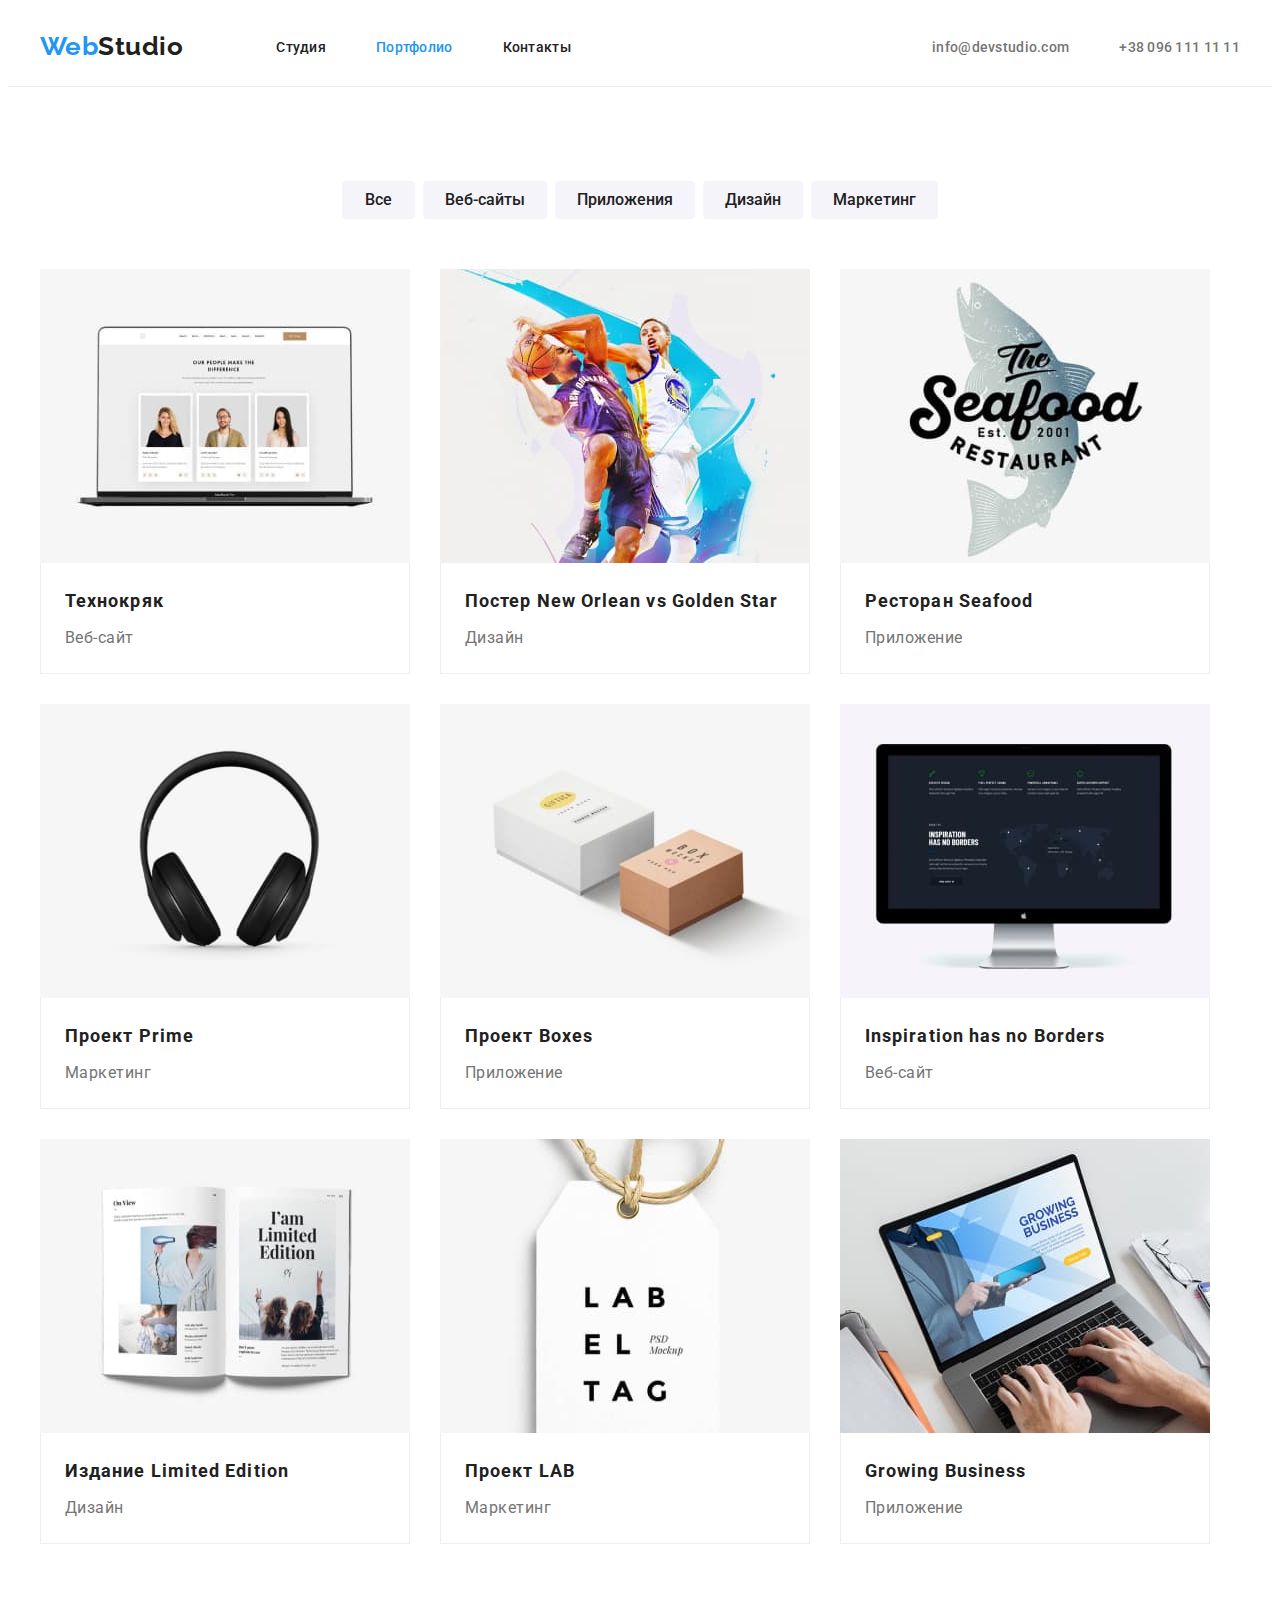
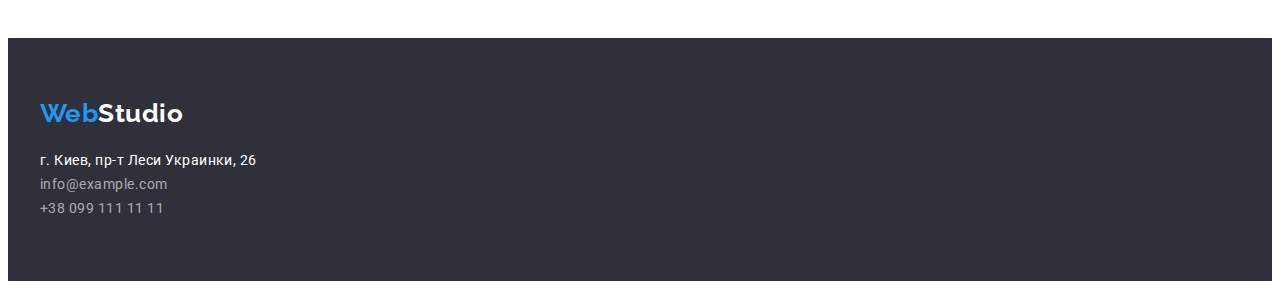
==== portfolio.html @ d53f01e5 "Initial commit" ====
<!DOCTYPE html>
<html lang="ru">
  <head>
    <meta charset="UTF-8" />
    <meta http-equiv="X-UA-Compatible" content="IE=edge" />
    <meta name="viewport" content="width=device-width, initial-scale=1.0" />
    <title>Portfolio</title>
    <link rel="preconnect" href="https://fonts.googleapis.com" />
    <link rel="preconnect" href="https://fonts.gstatic.com" crossorigin />
    <link
      href="https://fonts.googleapis.com/css2?family=Raleway:wght@700&family=Roboto:wght@400;500;700;900&display=swap"
      rel="stylesheet"
    />
    <link
      rel="stylesheet"
      href="https://cdnjs.cloudflare.com/ajax/libs/modern-normalize/1.1.0/modern-normalize.min.css"
      integrity="sha512-wpPYUAdjBVSE4KJnH1VR1HeZfpl1ub8YT/NKx4PuQ5NmX2tKuGu6U/JRp5y+Y8XG2tV+wKQpNHVUX03MfMFn9Q=="
      crossorigin="anonymous"
      referrerpolicy="no-referrer"
    />
    <link rel="stylesheet" href="./css/styles.css" />
  </head>
  <body>
    <header class="page-header">
      <div class="container logo-nav">
        <nav class="site-nav">
          <a href="./index.html" class="logo-header"> <span>Web</span>Studio</a>
          <ul class="list page-nav">
            <li class="items">
              <a href="./index.html" class="link">Студия</a>
            </li>
            <li class="items">
              <a href="./portfolio.html" class="link current">Портфолио</a>
            </li>
            <li class="items">
              <a href="" class="link">Контакты</a>
            </li>
          </ul>
        </nav>
        <ul class="list header-contact">
          <li class="items">
            <a href="mailto:info@devstudio.com" class="contacts-list"
              >info@devstudio.com</a
            >
          </li>
          <li class="items">
            <a href="tel:+380961111111" class="contacts-list"
              >+38 096 111 11 11</a
            >
          </li>
        </ul>
      </div>
    </header>
    <main>
      <section class="section">
        <div class="container">
          <!-- Заголовок h1 скрыть в css -->
          <h1 hidden>Портфолио</h1>
          <!-- Фильтры -->
          <!-- Заголовок h2 скрыть в css -->
          <h2 hidden>Фильтры</h2>
          <ul class="filter list">
            <li class="items">
              <button type="button" class="filter-button">Все</button>
            </li>
            <li class="items">
              <button type="button" class="filter-button">Веб-сайты</button>
            </li>
            <li class="items">
              <button type="button" class="filter-button">Приложения</button>
            </li>
            <li class="items">
              <button type="button" class="filter-button">Дизайн</button>
            </li>
            <li class="items">
              <button type="button" class="filter-button">Маркетинг</button>
            </li>
          </ul>

          <!--Список работ -->

          <!-- Заголовок h2 скрыть в css -->
          <h2 hidden>Список работ</h2>
          <ul class="list work-list">
            <li class="portfolio-cards">
              <a href="">
                <img
                  class="portfolio-image"
                  src="./images/portfolio-img1.jpg"
                  alt="Технокряк"
                  width="370"
                  height="294"
                />
                <div class="data">
                  <h3 class="title">Технокряк</h3>
                  <p class="description">Веб-сайт</p>
                </div>
              </a>
            </li>
            <li class="portfolio-cards">
              <a href="">
                <img
                  class="portfolio-image"
                  src="./images/portfolio-img2.jpg"
                  alt="Постер New Orlean vs Golden Star"
                  width="370"
                  height="294"
                />
                <div class="data">
                  <h3 class="title">Постер New Orlean vs Golden Star</h3>
                  <p class="description">Дизайн</p>
                </div>
              </a>
            </li>
            <li class="portfolio-cards">
              <a href="">
                <img
                  class="portfolio-image"
                  src="./images/portfolio-img3.jpg"
                  alt="Ресторан Seafood"
                  width="370"
                  height="294"
                />
                <div class="data">
                  <h3 class="title">Ресторан Seafood</h3>
                  <p class="description">Приложение</p>
                </div>
              </a>
            </li>
            <li class="portfolio-cards">
              <a href="">
                <img
                  class="portfolio-image"
                  src="./images/portfolio-img4.jpg"
                  alt="Проект Prime"
                  width="370"
                  height="294"
                />
                <div class="data">
                  <h3 class="title">Проект Prime</h3>
                  <p class="description">Маркетинг</p>
                </div>
              </a>
            </li>
            <li class="portfolio-cards">
              <a href="">
                <img
                  class="portfolio-image"
                  src="./images/portfolio-img5.jpg"
                  alt="Проект Boxes"
                  width="370"
                  height="294"
                />
                <div class="data">
                  <h3 class="title">Проект Boxes</h3>
                  <p class="description">Приложение</p>
                </div>
              </a>
            </li>
            <li class="portfolio-cards">
              <a href="">
                <img
                  class="portfolio-image"
                  src="./images/portfolio-img6.jpg"
                  alt="Inspiration has no Borders"
                  width="370"
                  height="294"
                />
                <div class="data">
                  <h3 class="title">Inspiration has no Borders</h3>
                  <p class="description">Веб-сайт</p>
                </div>
              </a>
            </li>
            <li class="portfolio-cards">
              <a href="">
                <img
                  class="portfolio-image"
                  src="./images/portfolio-img7.jpg"
                  alt="Издание Limited Edition"
                  width="370"
                  height="294"
                />
                <div class="data">
                  <h3 class="title">Издание Limited Edition</h3>
                  <p class="description">Дизайн</p>
                </div>
              </a>
            </li>
            <li class="portfolio-cards">
              <a href="">
                <img
                  class="portfolio-image"
                  src="./images/portfolio-img8.jpg"
                  alt="Проект LAB"
                  width="370"
                  height="294"
                />
                <div class="data">
                  <h3 class="title">Проект LAB</h3>
                  <p class="description">Маркетинг</p>
                </div>
              </a>
            </li>
            <li class="portfolio-cards">
              <a href="">
                <img
                  class="portfolio-image"
                  src="./images/portfolio-img9.jpg"
                  alt="Growing Business"
                  width="370"
                  height="294"
                />
                <div class="data">
                  <h3 class="title">Growing Business</h3>
                  <p class="description">Приложение</p>
                </div>
              </a>
            </li>
          </ul>
        </div>
      </section>
    </main>
    <footer class="footer">
      <div class="container">
        <a href="./index.html" class="logo-footer"> <span>Web</span>Studio</a>
        <address>
          <ul class="list with-padding">
            <li>
              <a
                href="https://www.google.com.ua/maps/place/%D0%B1%D1%83%D0%BB.+%D0%9B%D0%B5%D1%81%D0%B8+%D0%A3%D0%BA%D1%80%D0%B0%D0%B8%D0%BD%D0%BA%D0%B8,+26,+%D0%9A%D0%B8%D0%B5%D0%B2,+02000/@50.4265807,30.5361918,17z/data=!3m1!4b1!4m5!3m4!1s0x40d4cf0e033ecbe9:0x57a4dffefec77da0!8m2!3d50.4265807!4d30.5383858?hl=ru"
                class="address-post"
                target="_blank"
                rel="nofollow noopener noreferrer"
              >
                г. Киев, пр-т Леси Украинки, 26</a
              >
            </li>
            <li>
              <a href="mailto:" class="link">info@example.com</a>
            </li>
            <li>
              <a href="tel:+380991111111" class="link">+38 099 111 11 11</a>
            </li>
          </ul>
        </address>
      </div>
    </footer>
  </body>
</html>
---- css/styles.css ----
:root {
  --main-text-color: #212121;
  --secondary-text-color: #757575;
  --accent-text-color: #2196f3;
  --accent-white-color: #ffffff;
  --main-background-color: #ffffff;
  --secondary-background-color: #f5f4fa;
  --footer-background-color: #2f303a;
}

body {
  color: var(--main-text-color);
  background-color: #ffffff;

  font-family: Roboto, sans-serif;
  letter-spacing: 0.03em;
}

.list {
  padding: 0;
  margin: 0;

  list-style: none;
}

.container {
  width: 1200px;
  padding-left: 15px;
  padding-right: 15px;
  margin: 0 auto;
}

/* header */

.page-header {
  border-bottom: 1px solid #ececec;
}

.logo-header {
  display: block;
  margin-right: 93px;
  padding-top: 24px;
  padding-bottom: 25px;

  color: var(--main-text-color);
  font-family: "Raleway", sans-serif;

  font-weight: 700;
  font-size: 26px;
  line-height: 1.11;
  text-decoration: none;
}

.page-nav {
  display: flex;
  align-items: center;
}

.logo-nav {
  display: flex;
  align-items: center;
}

.header-contact {
  display: flex;
  margin-left: auto;
}

.header-contact .items + .items {
  margin-left: 50px;
}

span {
  color: var(--accent-text-color);
}

.site-nav {
  display: flex;
}

/* .site-nav .items + .items {
  margin-left: 50px;
} */

/* .site-nav .items:not(:last-child) {
  margin-right: 50px;
} */

.site-nav .items {
  margin-right: 50px;
}

.site-nav .items:last-child {
  margin-right: 0;
}

.site-nav .link {
  padding-top: 32px;
  padding-bottom: 32px;

  color: var(--main-text-color);

  font-weight: 500;
  font-size: 14px;
  line-height: 1.14;
  letter-spacing: 0.02em;
  text-decoration: none;
}

.site-nav .link:hover,
.site-nav .link:focus {
  color: var(--accent-text-color);
}

.contacts-list {
  color: var(--secondary-text-color);

  font-weight: 500;
  font-size: 14px;
  line-height: 1.14;
  letter-spacing: 0.02em;
  text-decoration: none;
}

.contacts-list:hover,
.contacts-list:focus {
  color: var(--accent-text-color);
}

.link.current {
  color: var(--accent-text-color);
}

/* hero */

.section {
  padding-top: 94px;
  padding-bottom: 94px;
}

.hero-title {
  margin-top: 0;
  margin-bottom: 30px;
  margin-left: auto;
  margin-right: auto;
  width: 696px;

  color: var(--accent-white-color);

  font-weight: 900;
  font-size: 44px;
  line-height: 1.36;
  letter-spacing: 0.06em;
  text-transform: uppercase;
}

.hero {
  background-color: var(--footer-background-color);
  text-align: center;
  padding-top: 200px;
  padding-bottom: 200px;
}

.button {
  border-radius: 4px;
  border: none;
  width: 200px;
  height: 50px;

  color: var(--accent-white-color);
  background-color: var(--accent-text-color);
  box-shadow: 0px 4px 4px rgba(0, 0, 0, 0.15);

  font-family: inherit;
  font-weight: 700;
  font-size: 16px;
  line-height: 1.88;
  letter-spacing: 0.06em;

  cursor: pointer;
}

/* Особенности */

.section-title {
  margin-top: 0;
  margin-bottom: 50px;

  font-weight: 700;
  font-size: 36px;
  line-height: 1.17;
  text-align: center;
}

.main-features {
  display: flex;
}

.main-features .items {
  width: 270px;
  margin-right: 30px;
}

.main-features .items:last-child {
  margin-right: 0;
}

.features-title {
  margin-top: 0;
  margin-bottom: 10px;

  font-weight: 700;
  font-size: 14px;
  line-height: 1.14;
  text-transform: uppercase;
}

.features {
  margin-top: 0;
  margin-bottom: 0;

  color: var(--secondary-text-color);

  font-size: 14px;
  line-height: 1.71;
}

/* Чем мы занимаемся */

.section.no-padding {
  padding-top: 0;
}

.works {
  display: flex;
}

.works .items + .items {
  margin-left: 30px;
}

/* Наша команда */

.team-list {
  display: flex;
}

.team-list .function {
  margin-top: 0px;
  margin-bottom: 30px;

  color: var(--secondary-text-color);
}

.section.team {
  background-color: var(--secondary-background-color);
}

.team-title {
  margin-top: 30px;
  margin-bottom: 10px;

  font-weight: 500;
  font-size: 16px;
  line-height: 1.19;
}

.team-list .cards {
  margin-right: 30px;

  text-align: center;
  width: 270px;
  background-color: #ffffff;
}

.team-list .cards:last-child {
  margin-right: 0;
}

/* Подвал */

.logo-footer {
  display: inline-block;
  margin-bottom: 20px;

  color: var(--accent-white-color);
  font-family: "Raleway", sans-serif;

  font-weight: 700;
  font-size: 26px;
  line-height: 1.19;
  text-decoration: none;
}

.footer {
  padding-top: 60px;
  padding-bottom: 60px;

  background-color: var(--footer-background-color);
}

.address-post {
  color: var(--accent-white-color);

  font-style: normal;
  font-weight: 400;
  font-size: 14px;
  line-height: 1.71;
  text-decoration: none;
}

.footer .link {
  color: rgba(255, 255, 255, 0.6);

  font-style: normal;
  font-weight: 400;
  font-size: 14px;
  line-height: 1.71;
  text-decoration: none;
}

.footer .link:hover,
.footer .link:focus,
.address-post:hover,
.address-post:focus {
  color: var(--accent-text-color);
}

/* Портфолио */

.list.work-list {
  display: flex;
  flex-wrap: wrap;
}

.work-list .title {
  margin-top: 0;
  margin-bottom: 4px;

  color: var(--main-text-color);

  font-weight: 700;
  font-size: 18px;
  line-height: 2;
  letter-spacing: 0.06em;
}

.work-list .description {
  margin-top: 0;
  margin-bottom: 0;

  color: var(--secondary-text-color);

  font-size: 16px;
  line-height: 1.88;
}

.work-list a {
  text-decoration: none;
}

.filter .items {
  margin-right: 8px;
}

.filter .items:last-child {
  margin-right: 0;
}

.filter.list {
  display: flex;
  margin-bottom: 50px;
  justify-content: center;
}

.filter-button {
  border-radius: 4px;
  border: none;
  min-width: 73px;
  height: 38px;
  padding: 6px 22px;

  color: var(--main-text-color);
  background-color: var(--secondary-background-color);

  font-family: inherit;
  font-weight: 500;
  font-size: 16px;
  line-height: 1.63;

  cursor: pointer;
}

.filter-button:hover,
.filter-button:focus {
  color: var(--accent-white-color);
  background-color: var(--accent-text-color);
  box-shadow: 0px 3px 1px rgba(0, 0, 0, 0.1), 0px 1px 2px rgba(0, 0, 0, 0.08),
    0px 2px 2px rgba(0, 0, 0, 0.12);
}

.portfolio-cards {
  margin-right: 30px;
  margin-bottom: 30px;
}

.portfolio-cards:nth-child(3n) {
  margin-right: 0;
}

.portfolio-cards:nth-last-child(-n + 3) {
  margin-bottom: 0;
}

/* Альтернативный вариант */

/* .portfolio-cards {
  width: 370px;
  margin-right: 30px;
  margin-bottom: 30px;
}

.portfolio-cards:nth-child(3n) {
  margin-right: 0;
}

.portfolio-cards:nth-last-child(-n + 3) {
  margin-bottom: 0;
} */

.portfolio-cards .data {
  border: 1px solid #eeeeee;
  padding: 20px 24px;
}

.portfolio-cards .data {
  border-top: transparent;
}

.portfolio-image {
  display: block;
}
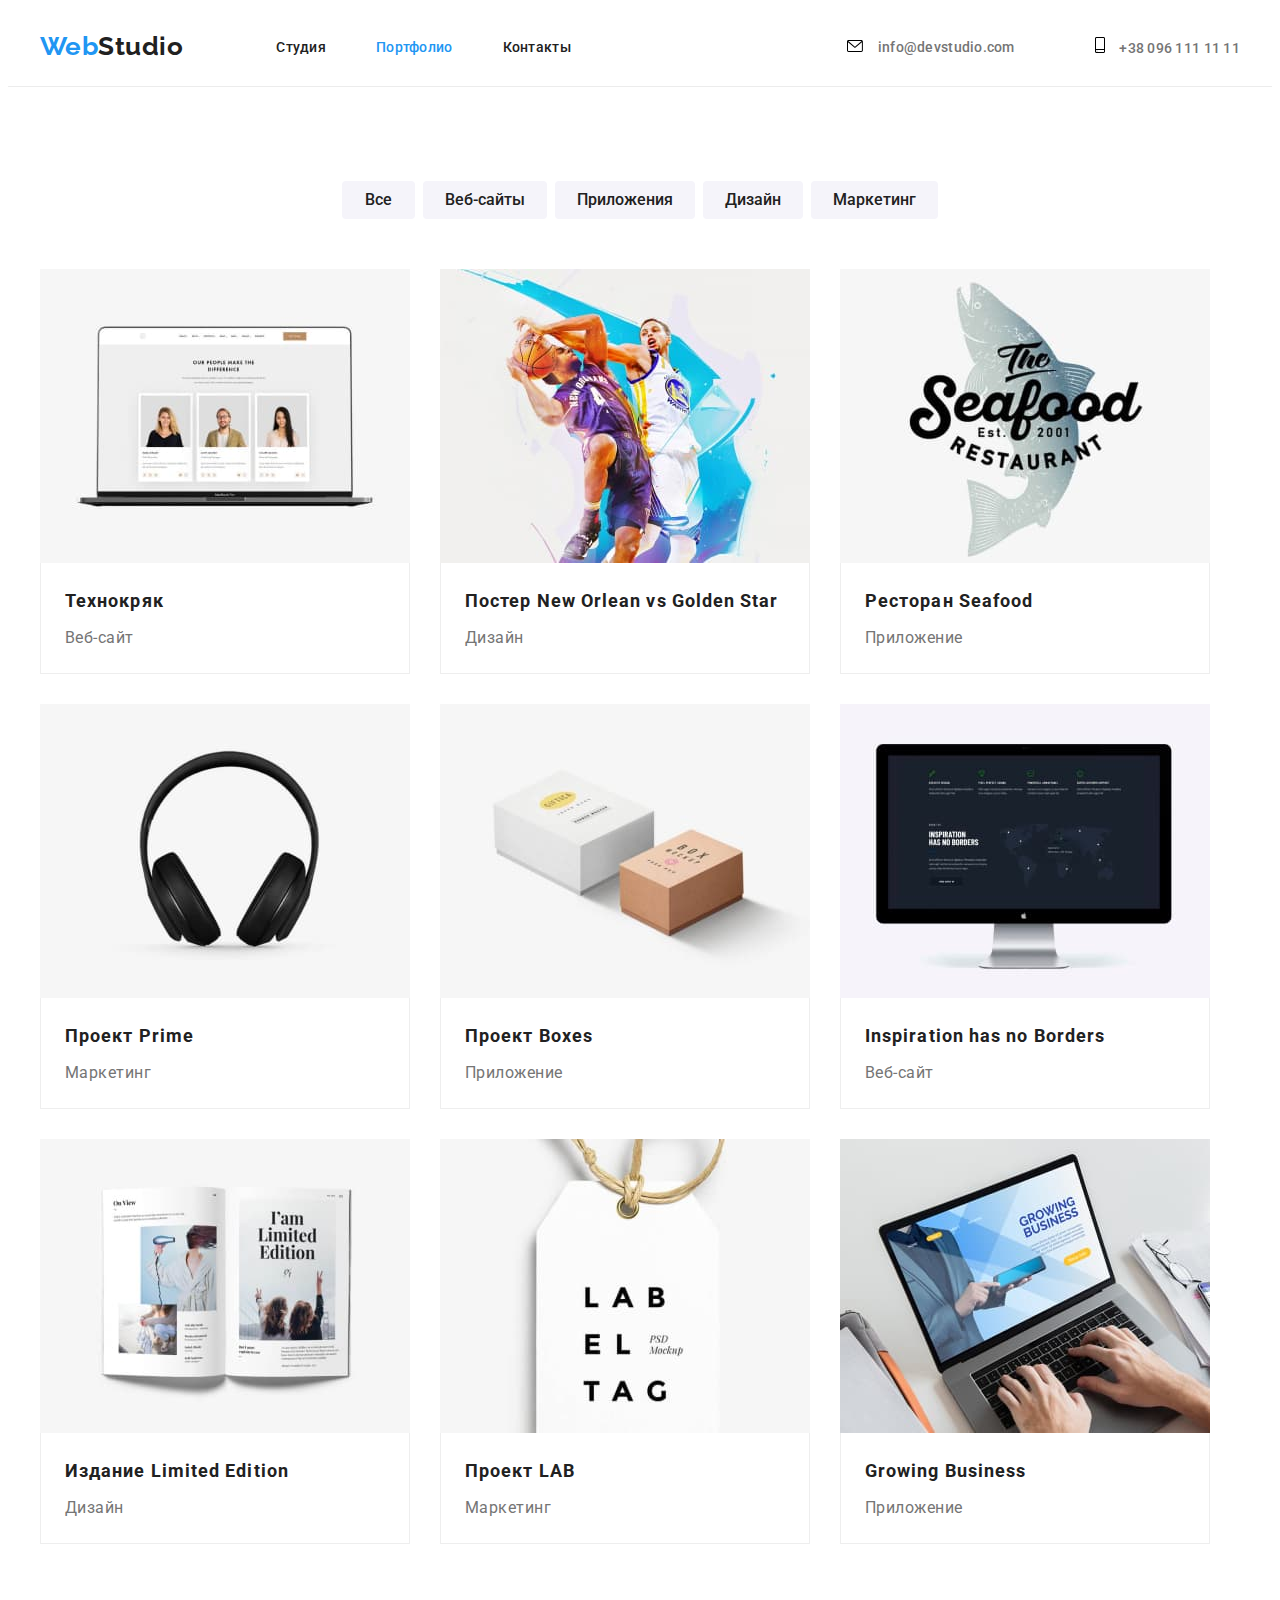
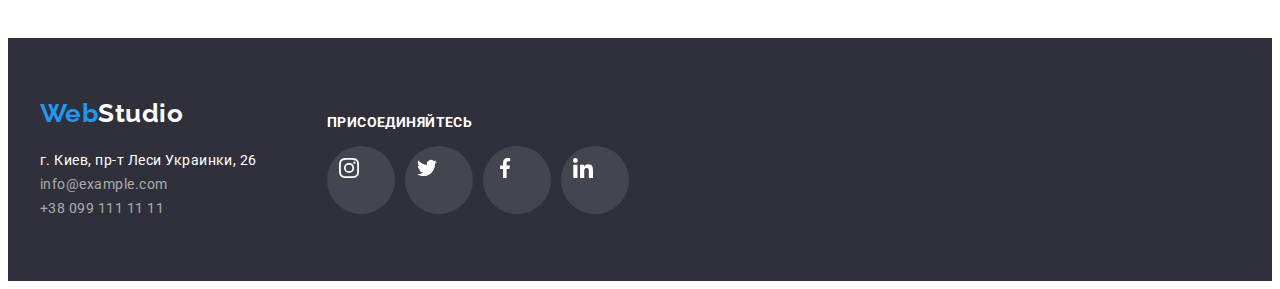
==== commit d7eab000: "виконано дз4" ====
--- a/portfolio.html
+++ b/portfolio.html
@@ -39,11 +39,17 @@
         </nav>
         <ul class="list header-contact">
           <li class="items">
+            <svg class="icon-envelope">
+              <use href="./images/icons.svg#icon-envelope"></use>
+            </svg>
             <a href="mailto:info@devstudio.com" class="contacts-list"
               >info@devstudio.com</a
             >
           </li>
           <li class="items">
+            <svg class="icon-smartphone">
+              <use href="./images/icons.svg#icon-smartphone"></use>
+            </svg>
             <a href="tel:+380961111111" class="contacts-list"
               >+38 096 111 11 11</a
             >
@@ -222,28 +228,84 @@
       </section>
     </main>
     <footer class="footer">
-      <div class="container">
-        <a href="./index.html" class="logo-footer"> <span>Web</span>Studio</a>
-        <address>
-          <ul class="list with-padding">
+      <div class="container footer-list">
+        <div class="footer-contacts">
+          <a href="./index.html" class="logo-footer"> <span>Web</span>Studio</a>
+          <address>
+            <ul class="list">
+              <li>
+                <a
+                  href="https://www.google.com.ua/maps/place/%D0%B1%D1%83%D0%BB.+%D0%9B%D0%B5%D1%81%D0%B8+%D0%A3%D0%BA%D1%80%D0%B0%D0%B8%D0%BD%D0%BA%D0%B8,+26,+%D0%9A%D0%B8%D0%B5%D0%B2,+02000/@50.4265807,30.5361918,17z/data=!3m1!4b1!4m5!3m4!1s0x40d4cf0e033ecbe9:0x57a4dffefec77da0!8m2!3d50.4265807!4d30.5383858?hl=ru"
+                  class="address-post"
+                  target="_blank"
+                  rel="nofollow noopener noreferrer"
+                >
+                  г. Киев, пр-т Леси Украинки, 26</a
+                >
+              </li>
+              <li>
+                <a href="mailto:" class="link">info@example.com</a>
+              </li>
+              <li>
+                <a href="tel:+380991111111" class="link">+38 099 111 11 11</a>
+              </li>
+            </ul>
+          </address>
+        </div>
+        <div class="footer-links">
+          <p class="footer-text">присоединяйтесь</p>
+          <ul class="list sosials-links">
             <li>
               <a
-                href="https://www.google.com.ua/maps/place/%D0%B1%D1%83%D0%BB.+%D0%9B%D0%B5%D1%81%D0%B8+%D0%A3%D0%BA%D1%80%D0%B0%D0%B8%D0%BD%D0%BA%D0%B8,+26,+%D0%9A%D0%B8%D0%B5%D0%B2,+02000/@50.4265807,30.5361918,17z/data=!3m1!4b1!4m5!3m4!1s0x40d4cf0e033ecbe9:0x57a4dffefec77da0!8m2!3d50.4265807!4d30.5383858?hl=ru"
-                class="address-post"
+                class="social-icon"
+                href="https://www.instagram.com/"
                 target="_blank"
-                rel="nofollow noopener noreferrer"
+                rel="noopener nooreferrer"
+                aria-label="Instagram"
+                ><svg class="icon-instagram">
+                  <use href="./images/icons.svg#icon-instagram-2"></use>
+                </svg>
+              </a>
+            </li>
+            <li>
+              <a
+                class="social-icon"
+                href="https://twitter.com/"
+                target="_blank"
+                rel="noopener nooreferrer"
+                aria-label="Twitter"
               >
-                г. Киев, пр-т Леси Украинки, 26</a
-              >
+                <svg class="icon-twitter">
+                  <use href="./images/icons.svg#icon-twitter-1"></use>
+                </svg>
+              </a>
             </li>
             <li>
-              <a href="mailto:" class="link">info@example.com</a>
+              <a
+                class="social-icon"
+                href="https://m.facebook.com/"
+                target="_blank"
+                rel="noopener nooreferrer"
+                aria-label="Facebook"
+                ><svg class="icon-facebook">
+                  <use href="./images/icons.svg#icon-facebook-1"></use>
+                </svg>
+              </a>
             </li>
             <li>
-              <a href="tel:+380991111111" class="link">+38 099 111 11 11</a>
+              <a
+                class="social-icon"
+                href="https://ru.linkedin.com/"
+                target="_blank"
+                rel="noopener nooreferrer"
+                aria-label="LinkedIn"
+                ><svg class="icon-linkedin">
+                  <use href="./images/icons.svg#icon-linkedin-1"></use>
+                </svg>
+              </a>
             </li>
           </ul>
-        </address>
+        </div>
       </div>
     </footer>
   </body>
--- a/css/styles.css
+++ b/css/styles.css
@@ -56,6 +56,26 @@
   align-items: center;
 }
 
+/* .items.icon-envelope::before {
+  content: "";
+  background-image: url(../svg/envelope.svg);
+  display: inline-flex;
+  width: 16px;
+  height: 12px;
+  margin-right: 10px;
+  align-self: center;
+} */
+
+/* /* .icon-smartphone::before {
+  content: "";
+  background-image: url(../svg/smartphone.svg);
+  display: inline-flex;
+  width: 10px;
+  height: 16px;
+  margin-right: 10px;
+  align-self: center; 
+}*/
+
 .logo-nav {
   display: flex;
   align-items: center;
@@ -64,6 +84,7 @@
 .header-contact {
   display: flex;
   margin-left: auto;
+  align-items: center;
 }
 
 .header-contact .items + .items {
@@ -129,6 +150,49 @@
 
 .link.current {
   color: var(--accent-text-color);
+}
+
+.icon-envelope {
+  width: 16px;
+  height: 12px;
+  margin-right: 10px;
+}
+
+.icon-smartphone {
+  width: 10px;
+  height: 16px;
+  margin-left: 30px;
+  margin-right: 10px;
+}
+
+.icon-envelope:hover,
+.icon-envelope:focus,
+.icon-smartphone:hover,
+.icon-smartphone:focus {
+  fill: var(--accent-text-color);
+
+  cursor: pointer;
+}
+
+.icon-antenna,
+.icon-clock,
+.icon-diagram,
+.icon-astronaut {
+  width: 70px;
+  height: 70px;
+  display: block;
+  margin-right: auto;
+  margin-left: auto;
+}
+
+.decor-icon {
+  width: 270px;
+  height: 120px;
+  padding-top: 25px;
+  padding-bottom: 25px;
+
+  background: #f5f4fa;
+  border-radius: 4px;
 }
 
 /* hero */
@@ -155,10 +219,23 @@
 }
 
 .hero {
-  background-color: var(--footer-background-color);
   text-align: center;
   padding-top: 200px;
   padding-bottom: 200px;
+  max-width: 1600px;
+  height: 600px;
+  margin-right: auto;
+  margin-left: auto;
+
+  background-color: var(--footer-background-color);
+  background-image: linear-gradient(
+      to right,
+      rgba(47, 48, 58, 0.4),
+      rgba(47, 48, 58, 0.4)
+    ),
+    url(../images/hero-Img.jpg);
+  background-repeat: no-repeat;
+  background-position: 50% 50%;
 }
 
 .button {
@@ -192,6 +269,19 @@
   text-align: center;
 }
 
+.visually-hidden {
+  position: absolute;
+  white-space: nowrap;
+  width: 1px;
+  height: 1px;
+  overflow: hidden;
+  border: 0;
+  padding: 0;
+  clip: rect(0 0 0 0);
+  clip-path: inset(50%);
+  margin: -1px;
+}
+
 .main-features {
   display: flex;
 }
@@ -205,8 +295,34 @@
   margin-right: 0;
 }
 
+/* .main-features .items::before {
+  content: "";
+  display: block;
+  height: 120px;
+  background-color: #f5f4fa;
+  border-radius: 4px;
+  background-repeat: no-repeat;
+  background-position: center;
+}
+
+.icon-antenna::before {
+  background-image: url(../svg/antenna\ 1.svg);
+}
+
+.icon-clock::before {
+  background-image: url(../svg/clock\ 1.svg);
+}
+
+.icon-diagram::before {
+  background-image: url(../svg/diagram\ 1.svg);
+}
+
+.icon-astronaut::before {
+  background-image: url(../svg/astronaut\ 1.svg);
+} */
+
 .features-title {
-  margin-top: 0;
+  margin-top: 30px;
   margin-bottom: 10px;
 
   font-weight: 700;
@@ -247,7 +363,7 @@
 
 .team-list .function {
   margin-top: 0px;
-  margin-bottom: 30px;
+  margin-bottom: 16px;
 
   color: var(--secondary-text-color);
 }
@@ -270,11 +386,87 @@
 
   text-align: center;
   width: 270px;
+  height: 428px;
   background-color: #ffffff;
+
+  box-shadow: 0px 1px 3px rgba(0, 0, 0, 0.12), 0px 1px 1px rgba(0, 0, 0, 0.14),
+    0px 2px 1px rgba(0, 0, 0, 0.2);
+  border-radius: 0px 0px 4px 4px;
 }
 
 .team-list .cards:last-child {
   margin-right: 0;
+}
+
+.sosials-links {
+  display: flex;
+  width: 206px;
+  height: 44px;
+  margin: auto;
+  justify-content: space-between;
+}
+
+.social-icon {
+  display: block;
+  width: 44px;
+  height: 44px;
+  align-items: center;
+  margin-right: 10px;
+  padding: 12px;
+
+  color: #afb1b8;
+}
+
+.social-icon:last-child {
+  margin-right: 0px;
+}
+
+.social-icon:hover,
+.social-icon:focus {
+  background-color: var(--accent-text-color);
+  border-radius: 50%;
+  color: var(--accent-white-color);
+}
+
+.icon-instagram,
+.icon-twitter,
+.icon-facebook,
+.icon-linkedin {
+  width: 20px;
+  height: 20px;
+  fill: currentColor;
+}
+
+/* Постоянные клиенты */
+
+.clients-data {
+  display: block;
+  width: 170px;
+  height: 92px;
+  border: 1px solid #afb1b8;
+  border-radius: 4px;
+  padding: 16px 32px;
+
+  color: #afb1b8;
+}
+
+.clients-data:hover,
+.clients-data:focus {
+  border-color: var(--accent-text-color);
+  color: var(--accent-text-color);
+
+  cursor: pointer;
+}
+
+.clients-list {
+  display: flex;
+  justify-content: space-between;
+}
+
+.client-logo {
+  width: 106px;
+  height: 60px;
+  fill: currentColor;
 }
 
 /* Подвал */
@@ -324,6 +516,44 @@
 .address-post:hover,
 .address-post:focus {
   color: var(--accent-text-color);
+}
+
+.footer-text {
+  font-weight: 700;
+  font-size: 14px;
+  line-height: 1.43;
+  letter-spacing: 0.03em;
+  text-transform: uppercase;
+
+  color: var(--accent-white-color);
+}
+
+.footer-links {
+  width: 206px;
+  height: 80px;
+  margin-left: 70px;
+}
+
+.footer-list {
+  display: flex;
+}
+
+.footer-links .social-icon {
+  display: block;
+  width: 44px;
+  height: 44px;
+  align-items: center;
+  margin-right: 10px;
+  padding: 12px;
+  border-radius: 50%;
+
+  color: var(--accent-white-color);
+  background-color: rgba(255, 255, 255, 0.1);
+}
+
+.footer-links .social-icon:hover,
+.footer-links .social-icon:focus {
+  background-color: var(--accent-text-color);
 }
 
 /* Портфолио */
@@ -437,6 +667,11 @@
   border-top: transparent;
 }
 
+.portfolio-cards:hover {
+  box-shadow: 0px 1px 1px rgba(0, 0, 0, 0.12), 0px 4px 4px rgba(0, 0, 0, 0.06),
+    1px 4px 6px rgba(0, 0, 0, 0.16);
+}
+
 .portfolio-image {
   display: block;
 }
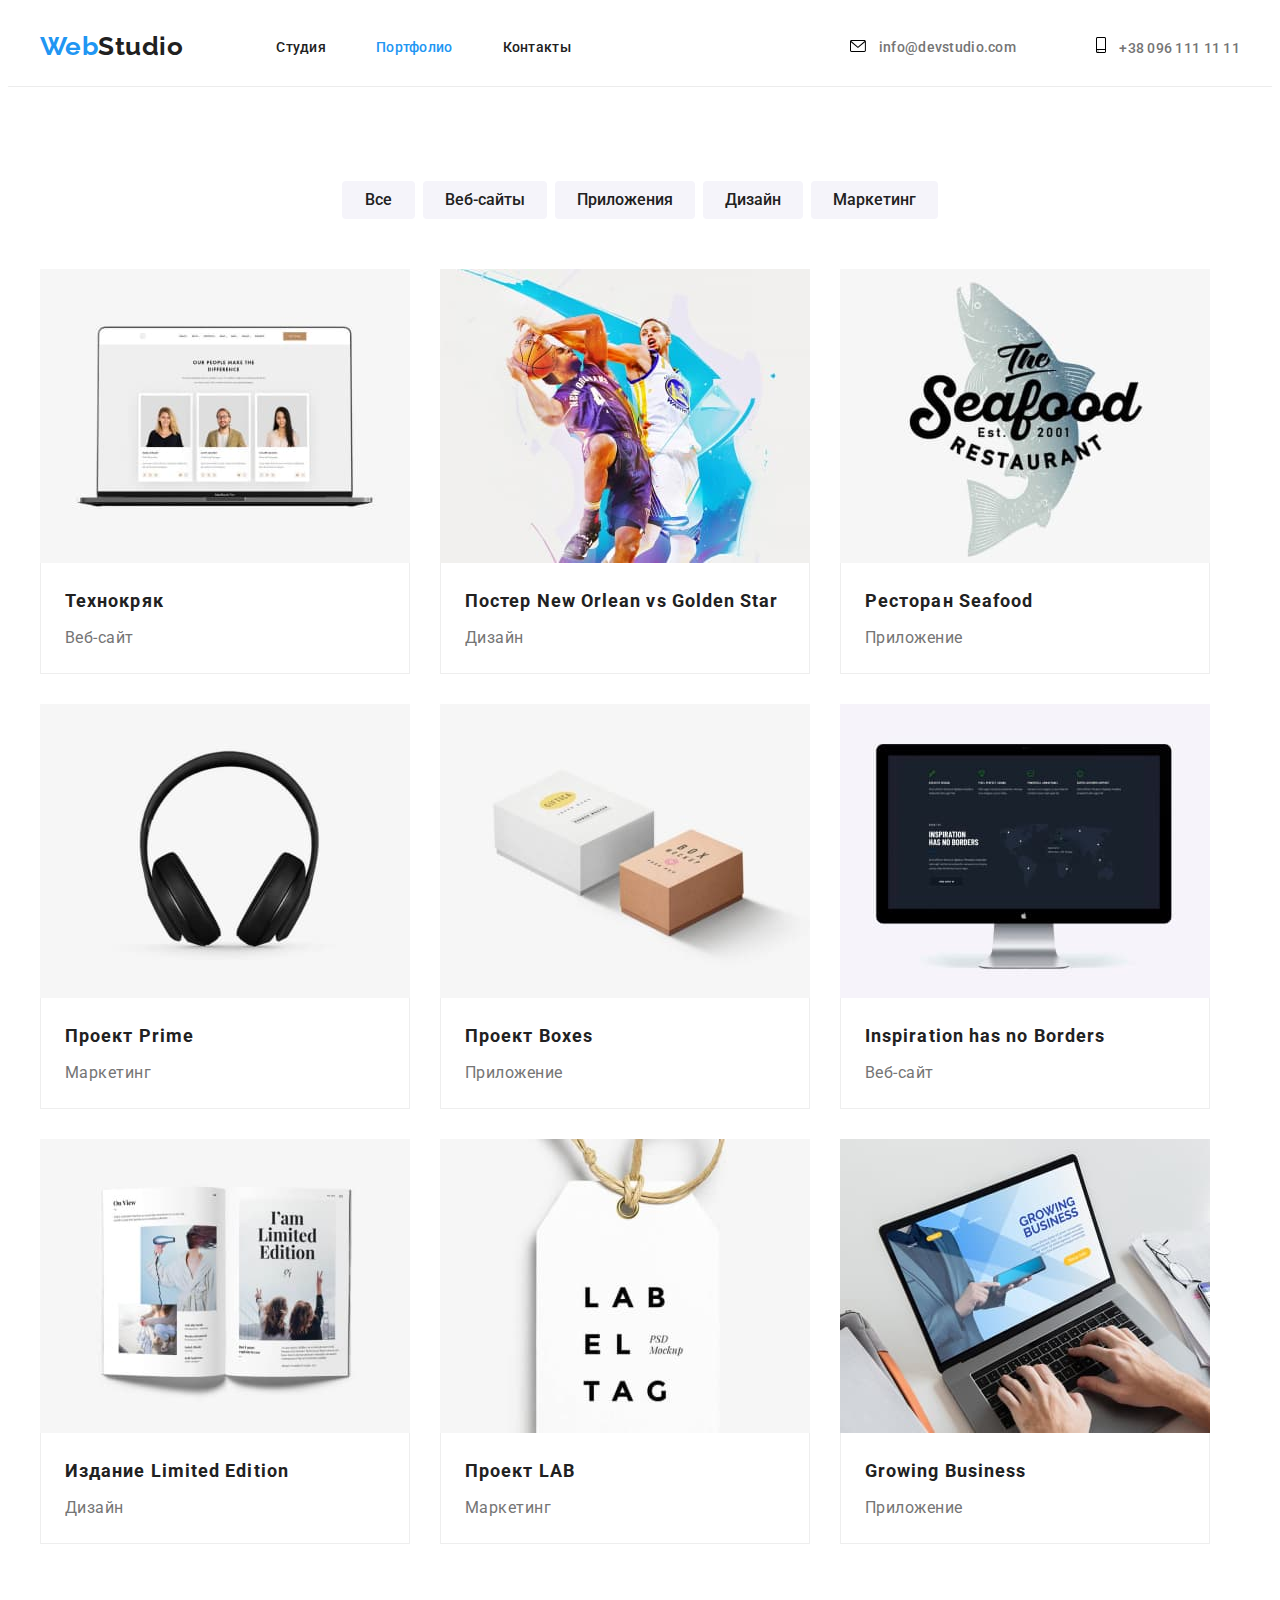
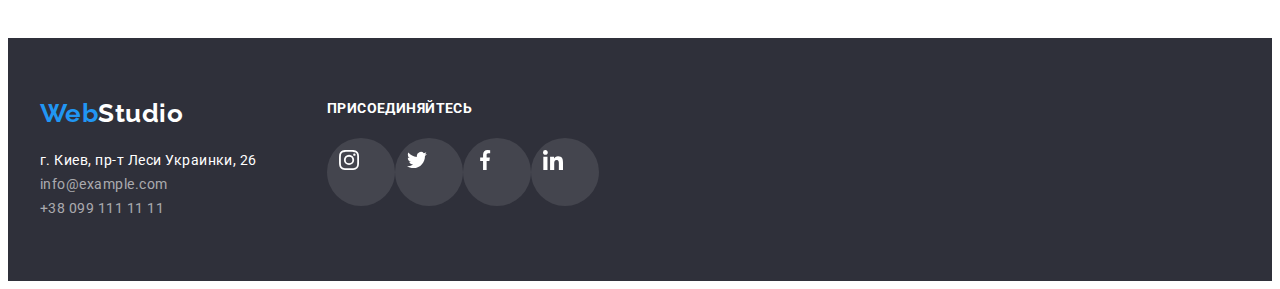
==== commit db4b76cc: "виправлено за зауваженнями ментора" ====
--- a/portfolio.html
+++ b/portfolio.html
@@ -39,19 +39,19 @@
         </nav>
         <ul class="list header-contact">
           <li class="items">
-            <svg class="icon-envelope">
-              <use href="./images/icons.svg#icon-envelope"></use>
-            </svg>
             <a href="mailto:info@devstudio.com" class="contacts-list"
-              >info@devstudio.com</a
+              ><svg class="icon-envelope">
+                <use href="./images/icons.svg#icon-envelope"></use>
+              </svg>
+              info@devstudio.com</a
             >
           </li>
           <li class="items">
-            <svg class="icon-smartphone">
-              <use href="./images/icons.svg#icon-smartphone"></use>
-            </svg>
             <a href="tel:+380961111111" class="contacts-list"
-              >+38 096 111 11 11</a
+              ><svg class="icon-smartphone">
+                <use href="./images/icons.svg#icon-smartphone"></use>
+              </svg>
+              +38 096 111 11 11</a
             >
           </li>
         </ul>
--- a/css/styles.css
+++ b/css/styles.css
@@ -56,26 +56,6 @@
   align-items: center;
 }
 
-/* .items.icon-envelope::before {
-  content: "";
-  background-image: url(../svg/envelope.svg);
-  display: inline-flex;
-  width: 16px;
-  height: 12px;
-  margin-right: 10px;
-  align-self: center;
-} */
-
-/* /* .icon-smartphone::before {
-  content: "";
-  background-image: url(../svg/smartphone.svg);
-  display: inline-flex;
-  width: 10px;
-  height: 16px;
-  margin-right: 10px;
-  align-self: center; 
-}*/
-
 .logo-nav {
   display: flex;
   align-items: center;
@@ -146,6 +126,7 @@
 .contacts-list:hover,
 .contacts-list:focus {
   color: var(--accent-text-color);
+  fill: var(--accent-text-color);
 }
 
 .link.current {
@@ -163,15 +144,6 @@
   height: 16px;
   margin-left: 30px;
   margin-right: 10px;
-}
-
-.icon-envelope:hover,
-.icon-envelope:focus,
-.icon-smartphone:hover,
-.icon-smartphone:focus {
-  fill: var(--accent-text-color);
-
-  cursor: pointer;
 }
 
 .icon-antenna,
@@ -227,7 +199,7 @@
   margin-right: auto;
   margin-left: auto;
 
-  background-color: var(--footer-background-color);
+  /* background-color: var(--footer-background-color); */
   background-image: linear-gradient(
       to right,
       rgba(47, 48, 58, 0.4),
@@ -401,7 +373,6 @@
 .sosials-links {
   display: flex;
   width: 206px;
-  height: 44px;
   margin: auto;
   justify-content: space-between;
 }
@@ -411,7 +382,6 @@
   width: 44px;
   height: 44px;
   align-items: center;
-  margin-right: 10px;
   padding: 12px;
 
   color: #afb1b8;
@@ -519,6 +489,9 @@
 }
 
 .footer-text {
+  margin-top: 0;
+  margin-bottom: 20px;
+
   font-weight: 700;
   font-size: 14px;
   line-height: 1.43;
@@ -543,7 +516,6 @@
   width: 44px;
   height: 44px;
   align-items: center;
-  margin-right: 10px;
   padding: 12px;
   border-radius: 50%;
 
